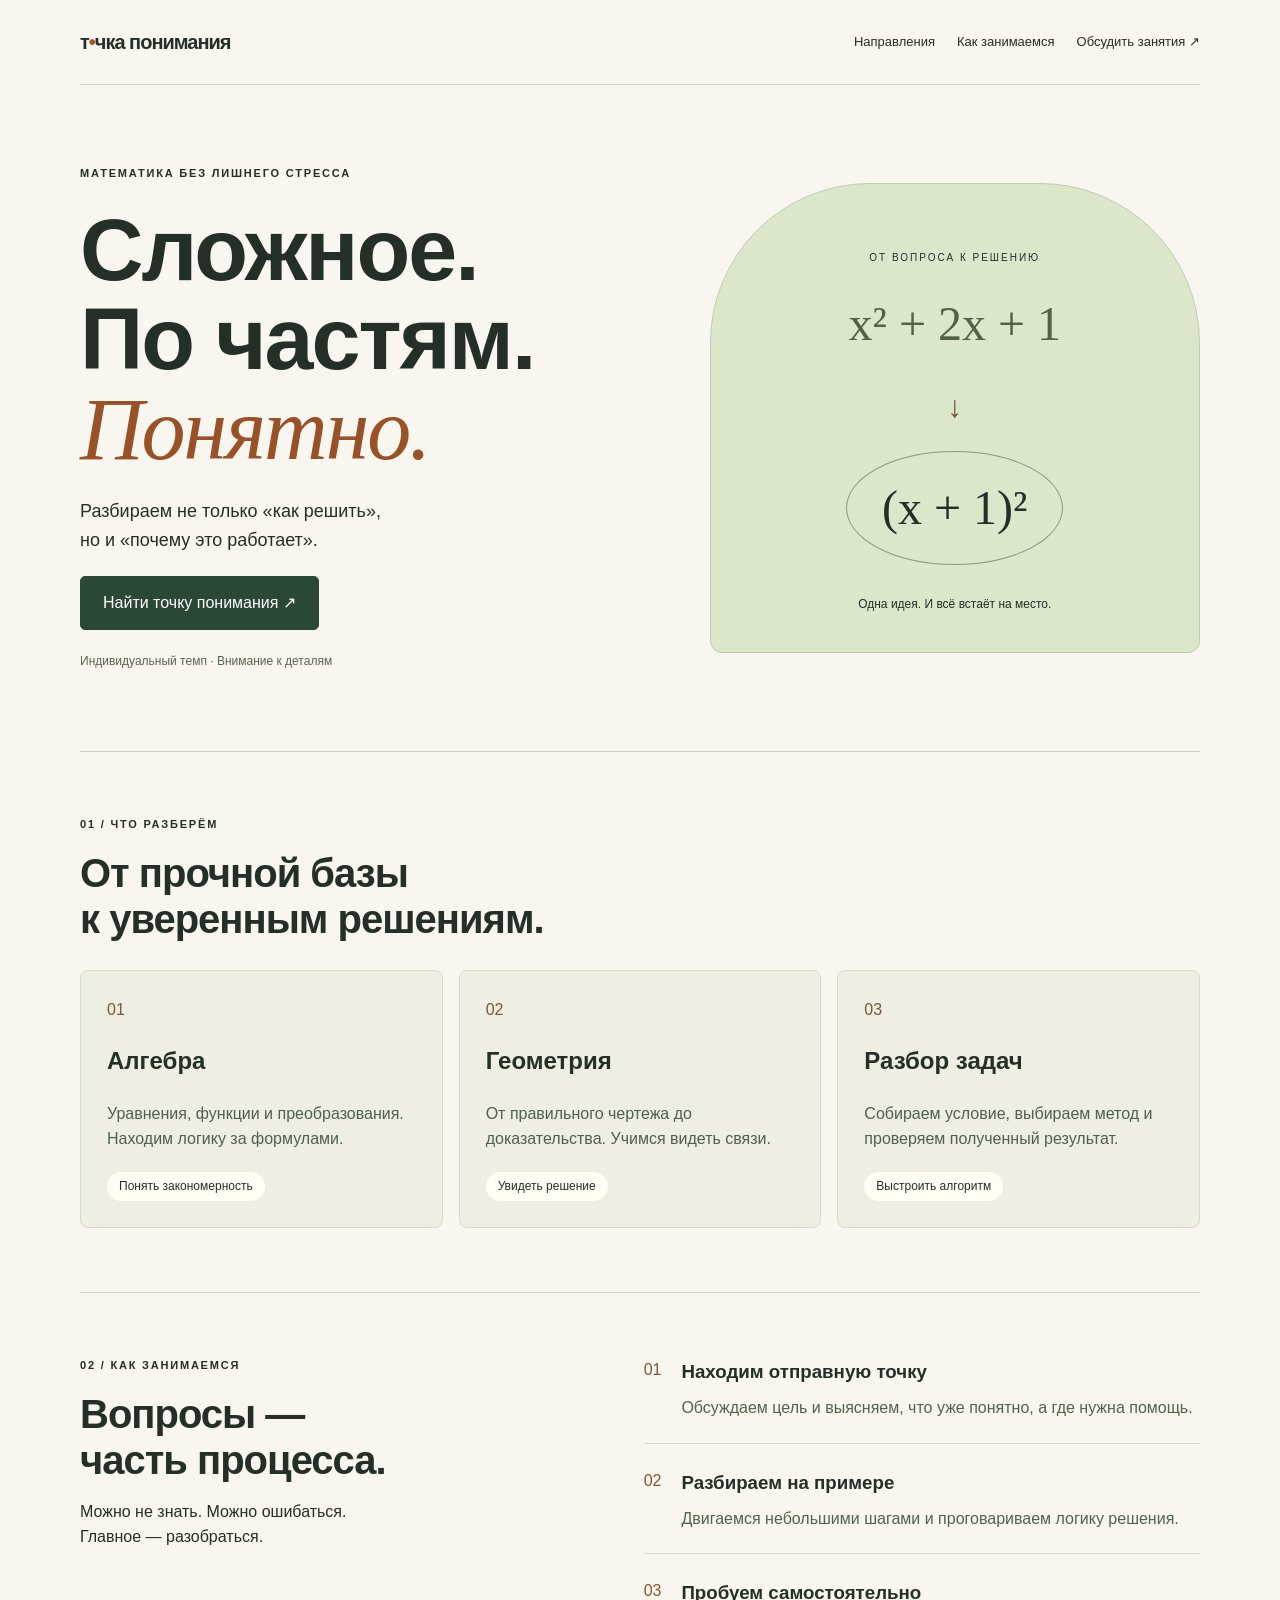
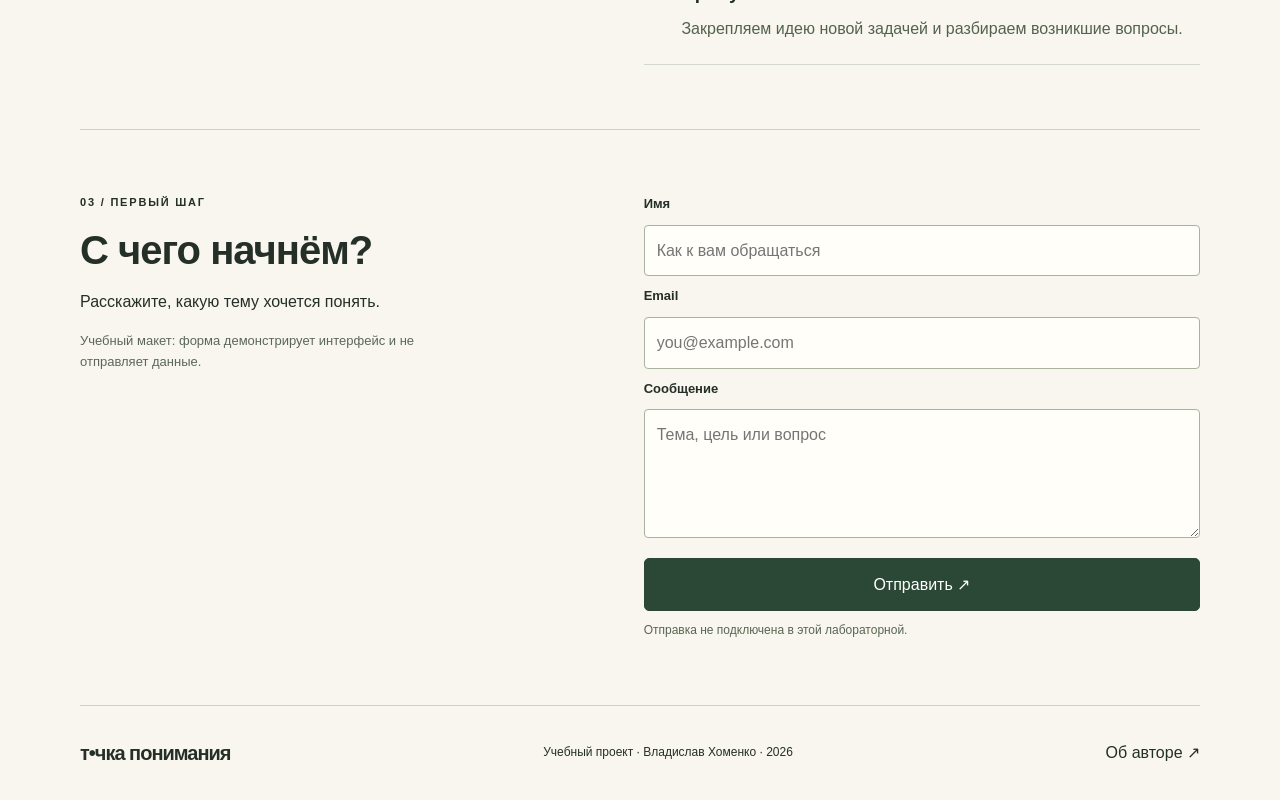
==== task2/index.html @ 6f3a8325 "lab1234" ====
<!DOCTYPE html>
<html lang="ru">
<head>
  <meta charset="utf-8">
  <meta name="viewport" content="width=device-width, initial-scale=1">
  <title>Точка понимания — занятия по математике</title>
  <link rel="stylesheet" href="style.css">
  
</head>
<body>
<header class="site-header"><a class="brand" href="#home">т<span>•</span>чка понимания</a><nav class="desktop-nav" aria-label="Основная навигация"><a href="#subjects">Направления</a><a href="#approach">Как занимаемся</a><a href="#contact">Обсудить занятия ↗</a></nav><details class="mobile-nav"><summary aria-label="Открыть меню"><span></span><span></span><span></span></summary><nav aria-label="Мобильная навигация"><a href="#subjects">Направления</a><a href="#approach">Как занимаемся</a><a href="#contact">Обсудить занятия</a></nav></details></header>
<main id="home">
<section class="hero"><article><p class="eyebrow">МАТЕМАТИКА БЕЗ ЛИШНЕГО СТРЕССА</p><h1>Сложное.<br>По частям.<br><em>Понятно.</em></h1><p class="lead">Разбираем не только «как решить»,<br>но и «почему это работает».</p><a class="button" href="#contact">Найти точку понимания ↗</a><p class="note">Индивидуальный темп · Внимание к деталям</p></article><figure class="math-art" aria-label="Схема пошагового решения математической задачи"><span class="art-label">ОТ ВОПРОСА К РЕШЕНИЮ</span><span class="equation">x² + 2x + 1</span><span class="arrow">↓</span><span class="solution">(x + 1)²</span><figcaption>Одна идея. И всё встаёт на место.</figcaption></figure></section>
<section id="subjects" class="subjects"><header class="section-heading"><p class="eyebrow">01 / ЧТО РАЗБЕРЁМ</p><h2>От прочной базы<br>к уверенным решениям.</h2></header><div class="cards"><article class="card"><span class="card-number">01</span><h3>Алгебра</h3><p>Уравнения, функции и преобразования. Находим логику за формулами.</p><span class="tag">Понять закономерность</span></article><article class="card"><span class="card-number">02</span><h3>Геометрия</h3><p>От правильного чертежа до доказательства. Учимся видеть связи.</p><span class="tag">Увидеть решение</span></article><article class="card"><span class="card-number">03</span><h3>Разбор задач</h3><p>Собираем условие, выбираем метод и проверяем полученный результат.</p><span class="tag">Выстроить алгоритм</span></article></div></section>
<section id="approach" class="approach"><header><p class="eyebrow">02 / КАК ЗАНИМАЕМСЯ</p><h2>Вопросы —<br>часть процесса.</h2><p>Можно не знать. Можно ошибаться.<br>Главное — разобраться.</p></header><ol><li><span>01</span><article><h3>Находим отправную точку</h3><p>Обсуждаем цель и выясняем, что уже понятно, а где нужна помощь.</p></article></li><li><span>02</span><article><h3>Разбираем на примере</h3><p>Двигаемся небольшими шагами и проговариваем логику решения.</p></article></li><li><span>03</span><article><h3>Пробуем самостоятельно</h3><p>Закрепляем идею новой задачей и разбираем возникшие вопросы.</p></article></li></ol></section>
<section id="contact" class="contact"><header><p class="eyebrow">03 / ПЕРВЫЙ ШАГ</p><h2>С чего начнём?</h2><p>Расскажите, какую тему хочется понять.</p><p class="demo-note">Учебный макет: форма демонстрирует интерфейс и не отправляет данные.</p></header><form><label for="name">Имя</label><input id="name" name="name" autocomplete="given-name" placeholder="Как к вам обращаться" required><label for="email">Email</label><input id="email" name="email" type="email" autocomplete="email" placeholder="you@example.com" required><label for="message">Сообщение</label><textarea id="message" name="message" rows="4" placeholder="Тема, цель или вопрос" required></textarea><button class="button" type="button" aria-describedby="form-note">Отправить ↗</button><small id="form-note">Отправка не подключена в этой лабораторной.</small></form></section>
</main><footer><a class="brand" href="#home">т•чка понимания</a><p>Учебный проект · Владислав Хоменко · 2026</p><a href="../task1/index.html">Об авторе ↗</a></footer>
</body>
</html>
---- task2/style.css ----
/* Mobile first: базовый экран <768px, далее планшет и десктоп. */
* { box-sizing: border-box; }html { scroll-behavior: smooth; }body { margin: 0; background: #f8f6ee; color: #242f27; font: 16px/1.6 Arial,sans-serif; }h1,h2,h3,p,figure { margin: 0; }a { color: inherit; text-decoration: none; }a:hover { color: #92522b; text-decoration: underline; }a:focus-visible,summary:focus-visible { outline: 3px solid #386447; outline-offset: 4px; }a,button,input,textarea,summary { min-height: 44px; }button,input,textarea { font: inherit; }button { cursor: pointer; }.site-header,main,footer { width: min(1120px, calc(100% - 40px)); margin: auto; }.site-header { display: grid; grid-template-columns: minmax(0,1fr) auto; align-items: center; gap: 16px; padding: 20px 0; border-bottom: 1px solid #cccfc2; }.brand { display: flex; align-items: center; font-size: 20px; font-weight: 800; letter-spacing: -1px; }.brand span { color: #a45129; }.desktop-nav { display: none; }.mobile-nav summary { display: flex; flex-direction: column; align-items: center; justify-content: center; gap: 5px; width: 44px; cursor: pointer; list-style: none; }.mobile-nav summary::-webkit-details-marker { display: none; }.mobile-nav summary span { width: 24px; height: 2px; background: #242f27; }.mobile-nav[open] { grid-column: 1 / -1; }.mobile-nav nav { display: flex; flex-direction: column; padding-top: 12px; }.mobile-nav a { display: flex; align-items: center; }
main { display: grid; grid-template-columns: minmax(0,1fr); grid-template-rows: auto auto auto auto; }.hero { display: grid; gap: 30px; padding: 46px 0; }.hero article { display: flex; flex-direction: column; align-items: flex-start; gap: 22px; }.eyebrow { font-size: 11px; letter-spacing: 1.8px; font-weight: 700; }h1 { font-size: clamp(48px,9vw,88px); line-height: 1.02; letter-spacing: -2px; }h1 em { color: #97522a; font-family: Georgia,serif; font-weight: 400; }.lead { font-size: 18px; }.button { display: inline-flex; justify-content: center; align-items: center; gap: 10px; background: #2b4735; color: #fff; border: 1px solid #2b4735; border-radius: 5px; padding: 13px 22px; transition: background .2s,transform .2s; }.button:hover { background: #436448; color: white; text-decoration: none; transform: translateY(-2px); }.button:focus-visible { outline: 3px solid #a45129; outline-offset: 4px; }.note,small { font-size: 12px; color: #586553; }.math-art { background: #dce6cb; border-radius: 160px 160px 12px 12px; padding: 54px 16px 26px; min-height: 380px; display: flex; flex-direction: column; align-items: center; justify-content: center; gap: 20px; border: 1px solid #becdad; }.art-label { font-size: 10px; letter-spacing: 2px; }.equation,.solution { font-family: Georgia,serif; font-size: clamp(28px,5vw,48px); }.equation { color: #506248; }.arrow { font-size: 30px; color: #765337; }.solution { border: 1px solid #899e78; border-radius: 100%; padding: 18px 35px; }.math-art figcaption { font-size: 12px; margin-top: 10px; text-align: center; }
.subjects,.approach,.contact { padding: 44px 0; border-top: 1px solid #cccfc2; display: grid; gap: 28px; }.section-heading, .approach header,.contact header { display: flex; flex-direction: column; gap: 16px; }h2 { font-size: 32px; line-height: 1.15; letter-spacing: -1px; }.cards { display: grid; gap: 16px; }.card { display: flex; flex-direction: column; align-items: flex-start; gap: 20px; padding: 26px; background: #eeeee2; border: 1px solid #d6d9cb; border-radius: 8px; }.card-number { color: #7b5639; }.card h3 { font-size: 24px; }.card p { color: #51604e; flex: 1; }.tag { font-size: 12px; background: #fffef5; border-radius: 30px; padding: 5px 12px; }.approach ol { display: flex; flex-direction: column; gap: 24px; padding: 0; margin: 0; list-style: none; }.approach li { display: flex; gap: 20px; border-bottom: 1px solid #d5d8cc; padding-bottom: 22px; }.approach li>span { color: #875433; }.approach li p { margin-top: 8px; color: #53624f; }.contact form { display: flex; flex-direction: column; gap: 10px; }.contact label { font-size: 13px; font-weight: bold; }.contact input,.contact textarea { min-width: 0; width: 100%; border: 1px solid #a7b39d; border-radius: 4px; padding: 12px; background: #fffef8; color: #242f27; transition: border-color .2s; }.contact textarea { resize: vertical; }.contact input:hover,.contact textarea:hover { border-color: #52694a; }.contact input:focus,.contact textarea:focus { outline: 3px solid #d1dfc5; border-color: #36512d; }.contact button { margin-top: 10px; }.demo-note { color: #5c6857; font-size: 13px; max-width: 340px; }footer { border-top: 1px solid #cccfc2; padding: 25px 0; display: flex; flex-wrap: wrap; justify-content: space-between; align-items: center; gap: 16px; }footer p { font-size: 12px; }footer>a:last-child { display: flex; align-items: center; }
@media (min-width: 768px) { .desktop-nav { display: flex; gap: 22px; font-size: 13px; align-items: center; }.desktop-nav a { display: flex; align-items: center; }.mobile-nav { display: none; }.hero { grid-template-columns: 1.1fr 1fr; align-items: center; padding: 60px 0; }.cards { grid-template-columns: repeat(2,minmax(0,1fr)); }.card:last-child { grid-column: 1 / -1; }.approach,.contact { grid-template-columns: 1fr 1.2fr; gap: 44px; } }
@media (min-width: 1200px) { .hero { padding: 80px 0; gap: 90px; }.math-art { min-height: 470px; }.cards { grid-template-columns: repeat(3,minmax(0,1fr)); }.card:last-child { grid-column: auto; }.subjects,.approach,.contact { padding: 64px 0; }h2 { font-size: 40px; }.approach,.contact { gap: 100px; } }
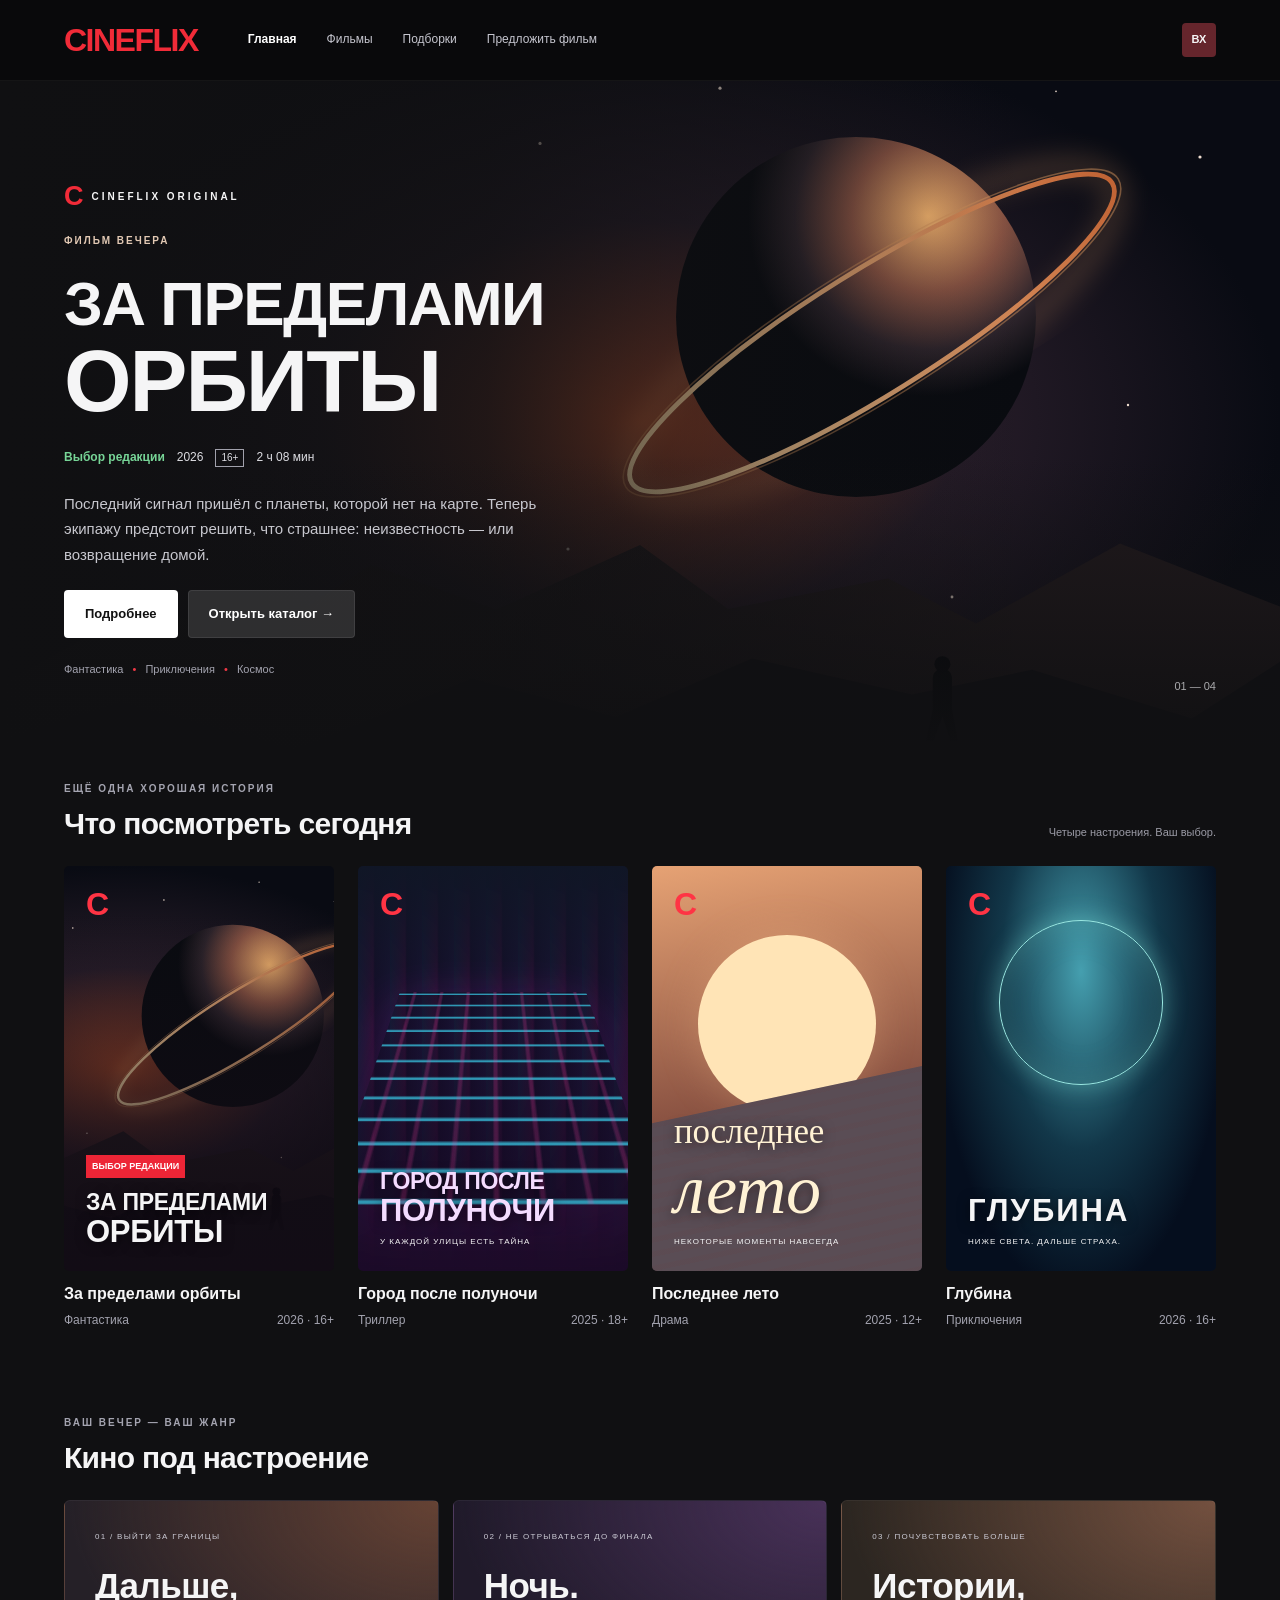
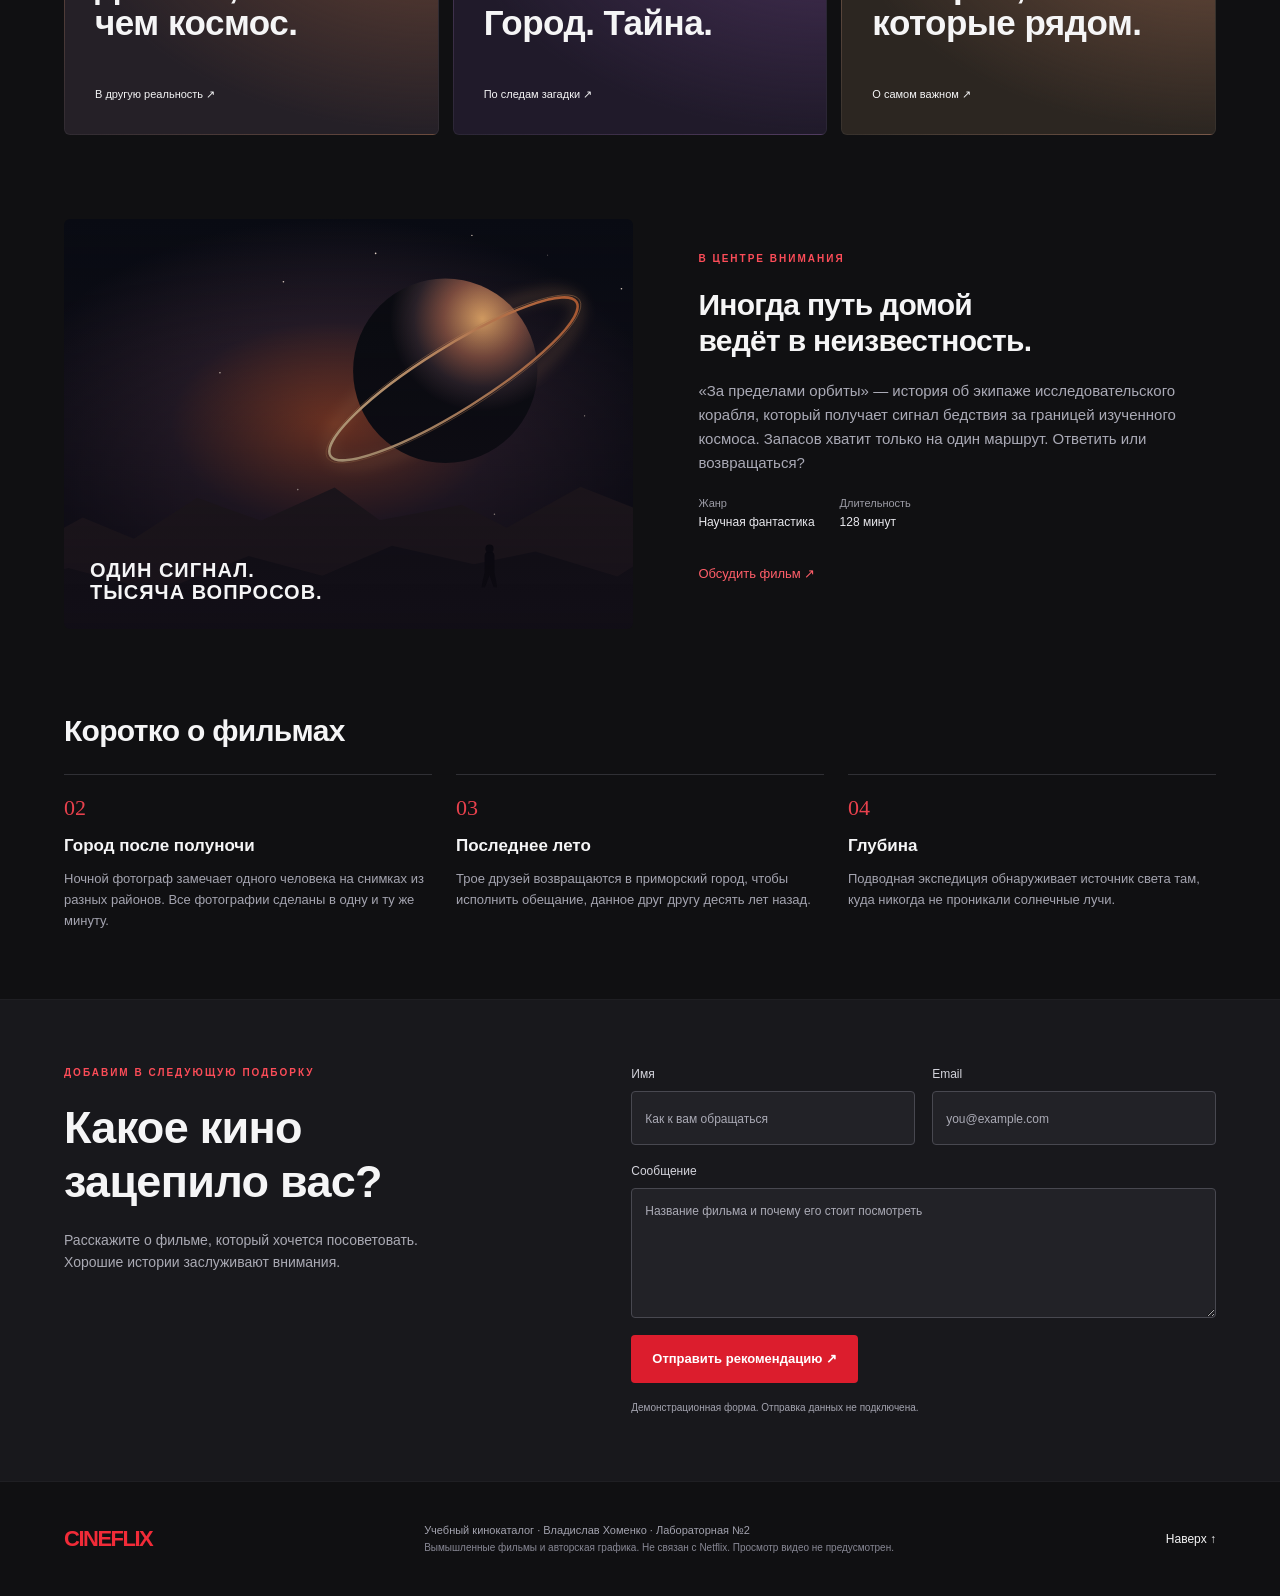
==== commit f3ddd38d: "final" ====
--- a/task2/index.html
+++ b/task2/index.html
@@ -1,19 +1,19 @@
 <!DOCTYPE html>
 <html lang="ru">
-<head>
-  <meta charset="utf-8">
-  <meta name="viewport" content="width=device-width, initial-scale=1">
-  <title>Точка понимания — занятия по математике</title>
-  <link rel="stylesheet" href="style.css">
-  
-</head>
+<head><meta charset="utf-8"><meta name="viewport" content="width=device-width, initial-scale=1"><title>CINEFLIX — кино под настроение</title><link rel="stylesheet" href="style.css"></head>
 <body>
-<header class="site-header"><a class="brand" href="#home">т<span>•</span>чка понимания</a><nav class="desktop-nav" aria-label="Основная навигация"><a href="#subjects">Направления</a><a href="#approach">Как занимаемся</a><a href="#contact">Обсудить занятия ↗</a></nav><details class="mobile-nav"><summary aria-label="Открыть меню"><span></span><span></span><span></span></summary><nav aria-label="Мобильная навигация"><a href="#subjects">Направления</a><a href="#approach">Как занимаемся</a><a href="#contact">Обсудить занятия</a></nav></details></header>
+<header class="site-header"><a class="logo" href="#home" aria-label="Cineflix — главная">CINEFLIX</a><nav class="desktop-nav" aria-label="Основная навигация"><a href="#home" class="current">Главная</a><a href="#films">Фильмы</a><a href="#collections">Подборки</a><a href="#contact">Предложить фильм</a></nav><span class="profile" aria-label="Профиль Владислава">ВХ</span><details class="mobile-nav"><summary aria-label="Открыть меню"><span></span><span></span><span></span></summary><nav aria-label="Мобильная навигация"><a href="#home">Главная</a><a href="#films">Фильмы</a><a href="#collections">Подборки</a><a href="#contact">Предложить фильм</a></nav></details></header>
 <main id="home">
-<section class="hero"><article><p class="eyebrow">МАТЕМАТИКА БЕЗ ЛИШНЕГО СТРЕССА</p><h1>Сложное.<br>По частям.<br><em>Понятно.</em></h1><p class="lead">Разбираем не только «как решить»,<br>но и «почему это работает».</p><a class="button" href="#contact">Найти точку понимания ↗</a><p class="note">Индивидуальный темп · Внимание к деталям</p></article><figure class="math-art" aria-label="Схема пошагового решения математической задачи"><span class="art-label">ОТ ВОПРОСА К РЕШЕНИЮ</span><span class="equation">x² + 2x + 1</span><span class="arrow">↓</span><span class="solution">(x + 1)²</span><figcaption>Одна идея. И всё встаёт на место.</figcaption></figure></section>
-<section id="subjects" class="subjects"><header class="section-heading"><p class="eyebrow">01 / ЧТО РАЗБЕРЁМ</p><h2>От прочной базы<br>к уверенным решениям.</h2></header><div class="cards"><article class="card"><span class="card-number">01</span><h3>Алгебра</h3><p>Уравнения, функции и преобразования. Находим логику за формулами.</p><span class="tag">Понять закономерность</span></article><article class="card"><span class="card-number">02</span><h3>Геометрия</h3><p>От правильного чертежа до доказательства. Учимся видеть связи.</p><span class="tag">Увидеть решение</span></article><article class="card"><span class="card-number">03</span><h3>Разбор задач</h3><p>Собираем условие, выбираем метод и проверяем полученный результат.</p><span class="tag">Выстроить алгоритм</span></article></div></section>
-<section id="approach" class="approach"><header><p class="eyebrow">02 / КАК ЗАНИМАЕМСЯ</p><h2>Вопросы —<br>часть процесса.</h2><p>Можно не знать. Можно ошибаться.<br>Главное — разобраться.</p></header><ol><li><span>01</span><article><h3>Находим отправную точку</h3><p>Обсуждаем цель и выясняем, что уже понятно, а где нужна помощь.</p></article></li><li><span>02</span><article><h3>Разбираем на примере</h3><p>Двигаемся небольшими шагами и проговариваем логику решения.</p></article></li><li><span>03</span><article><h3>Пробуем самостоятельно</h3><p>Закрепляем идею новой задачей и разбираем возникшие вопросы.</p></article></li></ol></section>
-<section id="contact" class="contact"><header><p class="eyebrow">03 / ПЕРВЫЙ ШАГ</p><h2>С чего начнём?</h2><p>Расскажите, какую тему хочется понять.</p><p class="demo-note">Учебный макет: форма демонстрирует интерфейс и не отправляет данные.</p></header><form><label for="name">Имя</label><input id="name" name="name" autocomplete="given-name" placeholder="Как к вам обращаться" required><label for="email">Email</label><input id="email" name="email" type="email" autocomplete="email" placeholder="you@example.com" required><label for="message">Сообщение</label><textarea id="message" name="message" rows="4" placeholder="Тема, цель или вопрос" required></textarea><button class="button" type="button" aria-describedby="form-note">Отправить ↗</button><small id="form-note">Отправка не подключена в этой лабораторной.</small></form></section>
-</main><footer><a class="brand" href="#home">т•чка понимания</a><p>Учебный проект · Владислав Хоменко · 2026</p><a href="../task1/index.html">Об авторе ↗</a></footer>
-</body>
-</html>
+<section class="hero" aria-labelledby="hero-title"><article class="hero-content"><p class="original"><b>C</b> CINEFLIX ORIGINAL</p><p class="eyebrow">ФИЛЬМ ВЕЧЕРА</p><h1 id="hero-title">ЗА ПРЕДЕЛАМИ<br><span>ОРБИТЫ</span></h1><div class="metadata"><span class="match">Выбор редакции</span><span>2026</span><span class="age">16+</span><span>2 ч 08 мин</span></div><p class="description">Последний сигнал пришёл с планеты, которой нет на карте. Теперь экипажу предстоит решить, что страшнее: неизвестность — или возвращение домой.</p><div class="hero-actions"><a class="button light" href="#premiere">Подробнее</a><a class="button translucent" href="#films">Открыть каталог →</a></div><p class="hero-genres">Фантастика <span>•</span> Приключения <span>•</span> Космос</p></article><span class="hero-number" aria-hidden="true">01 — 04</span></section>
+<section id="films" class="catalog section-wrap"><header class="section-heading"><div><p class="eyebrow">ЕЩЁ ОДНА ХОРОШАЯ ИСТОРИЯ</p><h2>Что посмотреть сегодня</h2></div><span class="section-note">Четыре настроения. Ваш выбор.</span></header><div class="movie-grid">
+<article class="movie-card"><a class="poster poster-orbit" href="#premiere" aria-label="За пределами орбиты — описание"><span class="poster-brand">C</span><span class="poster-tag">ВЫБОР РЕДАКЦИИ</span><span class="poster-title">ЗА ПРЕДЕЛАМИ<br><b>ОРБИТЫ</b></span></a><div class="movie-info"><h3>За пределами орбиты</h3><p>Фантастика <span>2026 · 16+</span></p></div></article>
+<article class="movie-card"><a class="poster poster-city" href="#film-city" aria-label="Город после полуночи — описание"><span class="poster-brand">C</span><span class="city-lines" aria-hidden="true"></span><span class="poster-title">ГОРОД ПОСЛЕ<br><b>ПОЛУНОЧИ</b></span><span class="poster-caption">У КАЖДОЙ УЛИЦЫ ЕСТЬ ТАЙНА</span></a><div class="movie-info"><h3>Город после полуночи</h3><p>Триллер <span>2025 · 18+</span></p></div></article>
+<article class="movie-card"><a class="poster poster-summer" href="#film-summer" aria-label="Последнее лето — описание"><span class="poster-brand">C</span><span class="sun" aria-hidden="true"></span><span class="poster-title">последнее<br><b>лето</b></span><span class="poster-caption">НЕКОТОРЫЕ МОМЕНТЫ НАВСЕГДА</span></a><div class="movie-info"><h3>Последнее лето</h3><p>Драма <span>2025 · 12+</span></p></div></article>
+<article class="movie-card"><a class="poster poster-depth" href="#film-depth" aria-label="Глубина — описание"><span class="poster-brand">C</span><span class="depth-ring" aria-hidden="true"></span><span class="poster-title"><b>ГЛУБИНА</b></span><span class="poster-caption">НИЖЕ СВЕТА. ДАЛЬШЕ СТРАХА.</span></a><div class="movie-info"><h3>Глубина</h3><p>Приключения <span>2026 · 16+</span></p></div></article>
+</div></section>
+<section id="collections" class="section-wrap collections"><header class="section-heading"><div><p class="eyebrow">ВАШ ВЕЧЕР — ВАШ ЖАНР</p><h2>Кино под настроение</h2></div></header><div class="collection-grid"><a class="collection space" href="#premiere"><span>01 / ВЫЙТИ ЗА ГРАНИЦЫ</span><h3>Дальше,<br>чем космос.</h3><span class="collection-link">В другую реальность ↗</span></a><a class="collection night" href="#film-city"><span>02 / НЕ ОТРЫВАТЬСЯ ДО ФИНАЛА</span><h3>Ночь.<br>Город. Тайна.</h3><span class="collection-link">По следам загадки ↗</span></a><a class="collection warm" href="#film-summer"><span>03 / ПОЧУВСТВОВАТЬ БОЛЬШЕ</span><h3>Истории,<br>которые рядом.</h3><span class="collection-link">О самом важном ↗</span></a></div></section>
+<section id="premiere" class="section-wrap premiere"><div class="premiere-art" role="img" aria-label="Кольца далёкой планеты над скалистым горизонтом"><span>ОДИН СИГНАЛ.<br>ТЫСЯЧА ВОПРОСОВ.</span></div><article><p class="eyebrow red">В ЦЕНТРЕ ВНИМАНИЯ</p><h2>Иногда путь домой<br>ведёт в неизвестность.</h2><p>«За пределами орбиты» — история об экипаже исследовательского корабля, который получает сигнал бедствия за границей изученного космоса. Запасов хватит только на один маршрут. Ответить или возвращаться?</p><div class="film-facts"><span>Жанр<br><b>Научная фантастика</b></span><span>Длительность<br><b>128 минут</b></span></div><a class="text-link" href="#contact">Обсудить фильм ↗</a></article></section>
+<section class="section-wrap stories" aria-labelledby="stories-title"><h2 id="stories-title">Коротко о фильмах</h2><div class="story-grid"><article id="film-city"><span class="story-index">02</span><h3>Город после полуночи</h3><p>Ночной фотограф замечает одного человека на снимках из разных районов. Все фотографии сделаны в одну и ту же минуту.</p></article><article id="film-summer"><span class="story-index">03</span><h3>Последнее лето</h3><p>Трое друзей возвращаются в приморский город, чтобы исполнить обещание, данное друг другу десять лет назад.</p></article><article id="film-depth"><span class="story-index">04</span><h3>Глубина</h3><p>Подводная экспедиция обнаруживает источник света там, куда никогда не проникали солнечные лучи.</p></article></div></section>
+<section id="contact" class="section-wrap contact"><header><p class="eyebrow red">ДОБАВИМ В СЛЕДУЮЩУЮ ПОДБОРКУ</p><h2>Какое кино<br>зацепило вас?</h2><p>Расскажите о фильме, который хочется посоветовать. Хорошие истории заслуживают внимания.</p></header><form><div class="form-row"><div class="field"><label for="name">Имя</label><input id="name" name="name" autocomplete="given-name" placeholder="Как к вам обращаться" required></div><div class="field"><label for="email">Email</label><input id="email" name="email" type="email" autocomplete="email" placeholder="you@example.com" required></div></div><div class="field"><label for="message">Сообщение</label><textarea id="message" name="message" rows="4" placeholder="Название фильма и почему его стоит посмотреть" required></textarea></div><button class="button red-button" type="button" aria-describedby="form-note">Отправить рекомендацию ↗</button><small id="form-note">Демонстрационная форма. Отправка данных не подключена.</small></form></section>
+</main><footer class="site-footer"><a href="#home" class="logo">CINEFLIX</a><p>Учебный кинокаталог · Владислав Хоменко · Лабораторная №2<br><span>Вымышленные фильмы и авторская графика. Не связан с Netflix. Просмотр видео не предусмотрен.</span></p><a class="back-top" href="#home">Наверх ↑</a></footer>
+</body></html>
--- a/task2/style.css
+++ b/task2/style.css
@@ -1,6 +1,18 @@
-/* Mobile first: базовый экран <768px, далее планшет и десктоп. */
-* { box-sizing: border-box; }html { scroll-behavior: smooth; }body { margin: 0; background: #f8f6ee; color: #242f27; font: 16px/1.6 Arial,sans-serif; }h1,h2,h3,p,figure { margin: 0; }a { color: inherit; text-decoration: none; }a:hover { color: #92522b; text-decoration: underline; }a:focus-visible,summary:focus-visible { outline: 3px solid #386447; outline-offset: 4px; }a,button,input,textarea,summary { min-height: 44px; }button,input,textarea { font: inherit; }button { cursor: pointer; }.site-header,main,footer { width: min(1120px, calc(100% - 40px)); margin: auto; }.site-header { display: grid; grid-template-columns: minmax(0,1fr) auto; align-items: center; gap: 16px; padding: 20px 0; border-bottom: 1px solid #cccfc2; }.brand { display: flex; align-items: center; font-size: 20px; font-weight: 800; letter-spacing: -1px; }.brand span { color: #a45129; }.desktop-nav { display: none; }.mobile-nav summary { display: flex; flex-direction: column; align-items: center; justify-content: center; gap: 5px; width: 44px; cursor: pointer; list-style: none; }.mobile-nav summary::-webkit-details-marker { display: none; }.mobile-nav summary span { width: 24px; height: 2px; background: #242f27; }.mobile-nav[open] { grid-column: 1 / -1; }.mobile-nav nav { display: flex; flex-direction: column; padding-top: 12px; }.mobile-nav a { display: flex; align-items: center; }
-main { display: grid; grid-template-columns: minmax(0,1fr); grid-template-rows: auto auto auto auto; }.hero { display: grid; gap: 30px; padding: 46px 0; }.hero article { display: flex; flex-direction: column; align-items: flex-start; gap: 22px; }.eyebrow { font-size: 11px; letter-spacing: 1.8px; font-weight: 700; }h1 { font-size: clamp(48px,9vw,88px); line-height: 1.02; letter-spacing: -2px; }h1 em { color: #97522a; font-family: Georgia,serif; font-weight: 400; }.lead { font-size: 18px; }.button { display: inline-flex; justify-content: center; align-items: center; gap: 10px; background: #2b4735; color: #fff; border: 1px solid #2b4735; border-radius: 5px; padding: 13px 22px; transition: background .2s,transform .2s; }.button:hover { background: #436448; color: white; text-decoration: none; transform: translateY(-2px); }.button:focus-visible { outline: 3px solid #a45129; outline-offset: 4px; }.note,small { font-size: 12px; color: #586553; }.math-art { background: #dce6cb; border-radius: 160px 160px 12px 12px; padding: 54px 16px 26px; min-height: 380px; display: flex; flex-direction: column; align-items: center; justify-content: center; gap: 20px; border: 1px solid #becdad; }.art-label { font-size: 10px; letter-spacing: 2px; }.equation,.solution { font-family: Georgia,serif; font-size: clamp(28px,5vw,48px); }.equation { color: #506248; }.arrow { font-size: 30px; color: #765337; }.solution { border: 1px solid #899e78; border-radius: 100%; padding: 18px 35px; }.math-art figcaption { font-size: 12px; margin-top: 10px; text-align: center; }
-.subjects,.approach,.contact { padding: 44px 0; border-top: 1px solid #cccfc2; display: grid; gap: 28px; }.section-heading, .approach header,.contact header { display: flex; flex-direction: column; gap: 16px; }h2 { font-size: 32px; line-height: 1.15; letter-spacing: -1px; }.cards { display: grid; gap: 16px; }.card { display: flex; flex-direction: column; align-items: flex-start; gap: 20px; padding: 26px; background: #eeeee2; border: 1px solid #d6d9cb; border-radius: 8px; }.card-number { color: #7b5639; }.card h3 { font-size: 24px; }.card p { color: #51604e; flex: 1; }.tag { font-size: 12px; background: #fffef5; border-radius: 30px; padding: 5px 12px; }.approach ol { display: flex; flex-direction: column; gap: 24px; padding: 0; margin: 0; list-style: none; }.approach li { display: flex; gap: 20px; border-bottom: 1px solid #d5d8cc; padding-bottom: 22px; }.approach li>span { color: #875433; }.approach li p { margin-top: 8px; color: #53624f; }.contact form { display: flex; flex-direction: column; gap: 10px; }.contact label { font-size: 13px; font-weight: bold; }.contact input,.contact textarea { min-width: 0; width: 100%; border: 1px solid #a7b39d; border-radius: 4px; padding: 12px; background: #fffef8; color: #242f27; transition: border-color .2s; }.contact textarea { resize: vertical; }.contact input:hover,.contact textarea:hover { border-color: #52694a; }.contact input:focus,.contact textarea:focus { outline: 3px solid #d1dfc5; border-color: #36512d; }.contact button { margin-top: 10px; }.demo-note { color: #5c6857; font-size: 13px; max-width: 340px; }footer { border-top: 1px solid #cccfc2; padding: 25px 0; display: flex; flex-wrap: wrap; justify-content: space-between; align-items: center; gap: 16px; }footer p { font-size: 12px; }footer>a:last-child { display: flex; align-items: center; }
-@media (min-width: 768px) { .desktop-nav { display: flex; gap: 22px; font-size: 13px; align-items: center; }.desktop-nav a { display: flex; align-items: center; }.mobile-nav { display: none; }.hero { grid-template-columns: 1.1fr 1fr; align-items: center; padding: 60px 0; }.cards { grid-template-columns: repeat(2,minmax(0,1fr)); }.card:last-child { grid-column: 1 / -1; }.approach,.contact { grid-template-columns: 1fr 1.2fr; gap: 44px; } }
-@media (min-width: 1200px) { .hero { padding: 80px 0; gap: 90px; }.math-art { min-height: 470px; }.cards { grid-template-columns: repeat(3,minmax(0,1fr)); }.card:last-child { grid-column: auto; }.subjects,.approach,.contact { padding: 64px 0; }h2 { font-size: 40px; }.approach,.contact { gap: 100px; } }
+/* Mobile First: телефон по умолчанию; планшет от 768px, десктоп от 1200px. */
+* { box-sizing: border-box; }
+html { scroll-behavior: smooth; scroll-padding-top: 24px; }
+body { margin: 0; background: #101012; color: #f5f5f6; font: 16px/1.6 Arial, sans-serif; }
+h1,h2,h3,p { margin: 0; }a { color: inherit; text-decoration: none; }button,input,textarea { font: inherit; }a,button,summary { -webkit-tap-highlight-color: transparent; }a:focus-visible,summary:focus-visible { outline: 3px solid #fff; outline-offset: 5px; }button { cursor: pointer; }
+.site-header { display: grid; grid-template-columns: 1fr auto auto; gap: 12px; align-items: center; padding: 15px 20px; background: #09090b; border-bottom: 1px solid #ffffff0c; }
+.logo { display: flex; align-items: center; min-height: 44px; color: #f12b38; font-size: 27px; line-height: 1; font-weight: 900; letter-spacing: -1.5px; }.desktop-nav { display: none; }.profile { display: flex; align-items: center; justify-content: center; background: #65252c; border-radius: 4px; width: 34px; height: 34px; font-size: 11px; font-weight: bold; }.mobile-nav summary { display: flex; flex-direction: column; align-items: center; justify-content: center; width: 44px; min-height: 44px; gap: 5px; list-style: none; cursor: pointer; }.mobile-nav summary::-webkit-details-marker { display: none; }.mobile-nav summary span { width: 23px; height: 2px; background: #fff; }.mobile-nav[open] { grid-column: 1/-1; }.mobile-nav nav { display: flex; flex-direction: column; }.mobile-nav nav a { display: flex; align-items: center; min-height: 44px; font-size: 14px; }.mobile-nav a:hover { color: #ff5a63; }
+main { display: grid; grid-template-columns: minmax(0,1fr); grid-template-rows: auto auto auto auto auto auto; }
+.hero { display: grid; grid-template-columns: minmax(0,1fr); grid-template-rows: 180px auto; background: linear-gradient(0deg,#101012 1%,#101012e6 40%,#10101200 90%),url('img/orbit.svg') 67% top / auto 450px no-repeat; padding: 20px; }
+.hero-content { grid-row: 2; display: flex; flex-direction: column; align-items: flex-start; gap: 18px; }.original { display: flex; align-items: center; gap: 10px; font-size: 10px; letter-spacing: 3px; font-weight: 700; }.original b { font-size: 27px; color: #f12b38; line-height: 1; letter-spacing: -2px; }.eyebrow { font-size: 10px; font-weight: 700; letter-spacing: 2px; color: #a4a4b0; }.hero .eyebrow { color: #e2c9b4; }.hero h1 { font-size: clamp(36px,7.8vw,64px); font-weight: 900; line-height: 1.03; letter-spacing: -1.5px; }.hero h1 span { font-size: 1.4em; letter-spacing: -2px; }.metadata { display: flex; flex-wrap: wrap; align-items: center; gap: 12px; font-size: 12px; color: #dddde2; }.match { color: #77d597; font-weight: 700; }.age { border: 1px solid #a1a1ac; padding: 0 5px; font-size: 10px; }.description { max-width: 530px; color: #c7c7ce; font-size: 14px; line-height: 1.7; }.hero-actions { display: flex; gap: 10px; flex-wrap: wrap; }.button { display: inline-flex; justify-content: center; align-items: center; min-height: 48px; border: 1px solid transparent; border-radius: 4px; padding: 12px 20px; font-size: 13px; font-weight: 700; transition: background .2s,transform .2s; }.light { background: #fff; color: #111; }.light:hover { background: #d6d6da; }.translucent { background: #ffffff20; color: #fff; border-color: #ffffff16; }.translucent:hover { background: #ffffff35; }.hero-genres { color: #a3a3af; font-size: 11px; }.hero-genres span { padding: 0 6px; color: #ed3845; }.hero-number { display: none; }
+.section-wrap { padding: 36px 20px; min-width: 0; }.section-heading { display: flex; align-items: flex-end; justify-content: space-between; flex-wrap: wrap; gap: 12px; margin-bottom: 24px; }.section-heading .eyebrow { margin-bottom: 9px; }h2 { font-size: 25px; line-height: 1.2; letter-spacing: -.7px; }.section-note { font-size: 11px; color: #9b9ba6; }.movie-grid { display: grid; grid-template-columns: repeat(2,minmax(0,1fr)); gap: 22px 12px; }.movie-card { min-width: 0; }.poster { display: flex; flex-direction: column; justify-content: space-between; align-items: flex-start; aspect-ratio: 2/3; padding: 13px; border-radius: 5px; overflow: hidden; position: relative; isolation: isolate; transition: transform .25s,box-shadow .25s; }.poster:hover { transform: translateY(-6px); box-shadow: 0 12px 30px #0009; }.poster-brand { font-size: 25px; font-weight: 900; color: #ff3444; line-height: 1; z-index: 1; }.poster-tag { background: #ed2536; color: white; font-size: 7px; font-weight: 700; padding: 4px 6px; margin-top: auto; margin-bottom: 12px; z-index: 1; }.poster-title { font-size: clamp(12px,3.3vw,24px); font-weight: 800; line-height: 1.1; letter-spacing: -.3px; z-index: 1; text-shadow: 0 2px 12px #0008; }.poster-title b { font-size: 1.35em; }.poster-caption { font-size: 6px; letter-spacing: 1px; z-index: 1; margin-top: 8px; }.poster-orbit { background: linear-gradient(0deg,#120c15,transparent 90%),url('img/orbit.svg') 70% 20% / auto 100%; }.poster-city { background: linear-gradient(0deg,#170a24,#240a4066 60%,#101626),repeating-linear-gradient(90deg,#044a6655 0px,#4b174277 15px,#0a0f19 17px,#101829 32px); }.poster-city .poster-title { margin-top: auto; color: #f4dcff; }.city-lines { position: absolute; inset: 25% 6% 25%; transform: perspective(100px) rotateX(16deg); background: repeating-linear-gradient(90deg,transparent 0 17px,#fc3fa333 18px 21px,transparent 22px 34px),repeating-linear-gradient(0deg,#35b8d5cc 0 2px,transparent 3px 18px); box-shadow: 0 0 60px #de22d922; z-index: -1; }.poster-summer { background: linear-gradient(170deg,#e6a274,#7d473b 65%,#242735); }.sun { position: absolute; width: 66%; aspect-ratio: 1; top: 17%; left: 17%; border-radius: 50%; background: #ffe4b6; box-shadow: 0 0 40px #efb58355; z-index: -1; }.poster-summer::after { content: ''; position: absolute; inset: 57% -20% -10%; background: repeating-linear-gradient(0deg,#663f4222 0 5px,transparent 6px 14px),#5a4d55; transform: rotate(-12deg); z-index: -1; }.poster-summer .poster-title { font-family: Georgia,serif; font-weight: 400; font-size: clamp(20px,4vw,34px); margin-top: auto; color: #fff2d4; }.poster-summer .poster-title b { font-weight: 400; font-style: italic; font-size: 2em; }.poster-depth { background: radial-gradient(ellipse at 50% 26%,#459faf,#123749 42%,#050e1e 77%); }.poster-depth .poster-title { margin-top: auto; letter-spacing: 2px; }.depth-ring { width: 73%; aspect-ratio: 1; border: 1px solid #9ae8e2; border-radius: 50%; align-self: center; box-shadow: 0 0 25px #7ddfd366,inset 0 0 35px #7ddfd344; }.movie-info { padding-top: 12px; }.movie-info h3 { font-size: 12px; line-height: 1.4; font-weight: 600; }.movie-info p { font-size: 10px; color: #a2a2ae; margin-top: 6px; display: flex; flex-wrap: wrap; gap: 5px; justify-content: space-between; }
+.collection-grid { display: grid; gap: 14px; }.collection { display: flex; flex-direction: column; align-items: flex-start; gap: 25px; padding: 24px; min-height: 205px; border: 1px solid #ffffff0d; border-radius: 6px; transition: transform .2s; }.collection:hover { transform: translateY(-4px); }.collection>span:first-child { font-size: 8px; letter-spacing: 1.3px; color: #cccbd5; }.collection h3 { font-size: 28px; line-height: 1.05; letter-spacing: -.5px; }.collection-link { font-size: 11px; margin-top: auto; }.space { background: radial-gradient(ellipse at right top,#654234,transparent 70%),#252027; }.night { background: radial-gradient(ellipse at right top,#483158,transparent 70%),#201a2a; }.warm { background: radial-gradient(ellipse at right top,#73503f,transparent 70%),#2c2621; }
+.premiere { display: grid; gap: 25px; }.premiere-art { min-height: 280px; background: linear-gradient(0deg,#120d17aa,transparent),url('img/orbit.svg') 66% 30% / cover; border-radius: 6px; display: flex; align-items: flex-end; padding: 26px; }.premiere-art span { font-size: 20px; line-height: 1.1; font-weight: 800; letter-spacing: 1px; }.premiere article { display: flex; flex-direction: column; gap: 20px; align-items: flex-start; }.red { color: #fc4c58; }.premiere article>p:not(.eyebrow) { color: #aaaab6; font-size: 13px; }.film-facts { display: flex; gap: 25px; font-size: 11px; color: #9b9ba5; }.film-facts b { color: #e8e8ed; font-size: 12px; font-weight: 500; }.text-link { display: inline-flex; min-height: 44px; align-items: center; color: #ff5e69; font-size: 13px; }.text-link:hover { text-decoration: underline; }
+.stories>h2 { margin-bottom: 25px; }.story-grid { display: grid; gap: 24px; }.story-grid article { border-top: 1px solid #303035; padding-top: 20px; scroll-margin-top: 25px; }.story-index { color: #e8414d; font: 22px Georgia,serif; }.story-grid h3 { font-size: 17px; margin: 10px 0; }.story-grid p { color: #a4a4b0; font-size: 13px; }
+.contact { display: grid; gap: 30px; background: #18181c; margin-top: 25px; border-top: 1px solid #ffffff08; border-bottom: 1px solid #ffffff08; padding-top: 40px; padding-bottom: 40px; }.contact header { display: flex; flex-direction: column; gap: 20px; }.contact h2 { font-size: 35px; }.contact header>p:last-child { color: #aaaab4; font-size: 14px; max-width: 400px; }.contact form { display: flex; flex-direction: column; gap: 17px; min-width: 0; }.form-row { display: flex; flex-direction: column; gap: 17px; }.field { display: flex; flex-direction: column; gap: 7px; min-width: 0; flex: 1; }.field label { font-size: 12px; color: #d4d4dc; }.field input,.field textarea { width: 100%; min-width: 0; min-height: 48px; padding: 13px; color: #fff; background: #222227; border: 1px solid #484850; border-radius: 4px; transition: border-color .2s,background .2s; }.field input::placeholder,.field textarea::placeholder { color: #aaaab5; font-size: 12px; }.field input:hover,.field textarea:hover { border-color: #858590; }.field input:focus,.field textarea:focus { outline: 2px solid #ef4653; outline-offset: 2px; background: #28282e; }.field textarea { resize: vertical; }.red-button { color: white; background: #dc1d2d; align-self: flex-start; }.red-button:hover { background: #f62e40; transform: translateY(-2px); }.button:focus { outline: 2px solid #fff; outline-offset: 4px; }.contact small { color: #a3a3af; font-size: 10px; }
+.site-footer { display: flex; flex-wrap: wrap; align-items: center; justify-content: space-between; gap: 22px; padding: 35px 20px; }.site-footer .logo { font-size: 22px; }.site-footer p { color: #a2a2ae; font-size: 11px; }.site-footer p span { color: #888895; font-size: 10px; }.back-top { display: flex; align-items: center; min-height: 44px; font-size: 12px; }.back-top:hover { color: #ff5a63; }
+@media (min-width: 768px) { .site-header { padding: 18px 40px; grid-template-columns: auto 1fr auto; gap: 35px; }.desktop-nav { display: flex; align-items: center; gap: 23px; font-size: 12px; }.desktop-nav a { display: flex; align-items: center; min-height: 44px; color: #c6c6cf; }.desktop-nav .current { color: #fff; font-weight: 700; }.desktop-nav a:hover { color: #ff5a63; }.mobile-nav { display: none; }.hero { grid-template-columns: 1fr auto; grid-template-rows: auto; min-height: 610px; padding: 75px 40px 50px; align-items: center; background: linear-gradient(0deg,#101012,transparent 45%),linear-gradient(90deg,#101012 0%,#101012c9 38%,#10101200 80%),url('img/orbit.svg') 65% center / cover; }.hero-content { grid-row: 1; }.hero-number { display: block; align-self: end; font-size: 11px; color: #aaaaad; }.hero h1 { font-size: 48px; }.section-wrap { padding: 40px; }.movie-grid { grid-template-columns: repeat(4,minmax(0,1fr)); gap: 18px; }.poster-title { font-size: 15px; }.poster-summer .poster-title { font-size: 24px; }.movie-info h3 { font-size: 13px; }.collection-grid { grid-template-columns: repeat(3,minmax(0,1fr)); }.collection { padding: 22px; }.collection h3 { font-size: 25px; }.premiere { grid-template-columns: 1fr 1fr; align-items: center; gap: 34px; }.premiere-art { min-height: 340px; }.story-grid { grid-template-columns: repeat(3,minmax(0,1fr)); }.contact { grid-template-columns: 1fr 1.2fr; gap: 40px; padding-top: 50px; padding-bottom: 50px; }.site-footer { padding: 35px 40px; } }
+@media (min-width: 1200px) { .site-header { padding: 18px 5%; gap: 50px; }.logo { font-size: 32px; }.desktop-nav { gap: 30px; }.hero { padding: 85px 5% 65px; min-height: 680px; }.hero h1 { font-size: 62px; }.hero-content { gap: 23px; }.description { font-size: 15px; }.section-wrap { padding: 42px 5%; }.catalog { padding-top: 20px; }.movie-grid { gap: 24px; }.poster { padding: 22px; }.poster-title { font-size: 23px; }.poster-brand { font-size: 32px; }.poster-tag { font-size: 9px; }.poster-caption { font-size: 8px; }.poster-summer .poster-title { font-size: 35px; }.movie-info h3 { font-size: 16px; }.movie-info p { font-size: 12px; }h2 { font-size: 30px; }.collection { padding: 30px; min-height: 235px; }.collection h3 { font-size: 35px; }.premiere { grid-template-columns: 1.1fr 1fr; gap: 65px; }.premiere-art { min-height: 410px; }.premiere article>p:not(.eyebrow) { font-size: 15px; }.contact { padding-top: 65px; padding-bottom: 65px; gap: 80px; }.contact h2 { font-size: 45px; }.form-row { flex-direction: row; }.site-footer { padding: 35px 5%; } }
